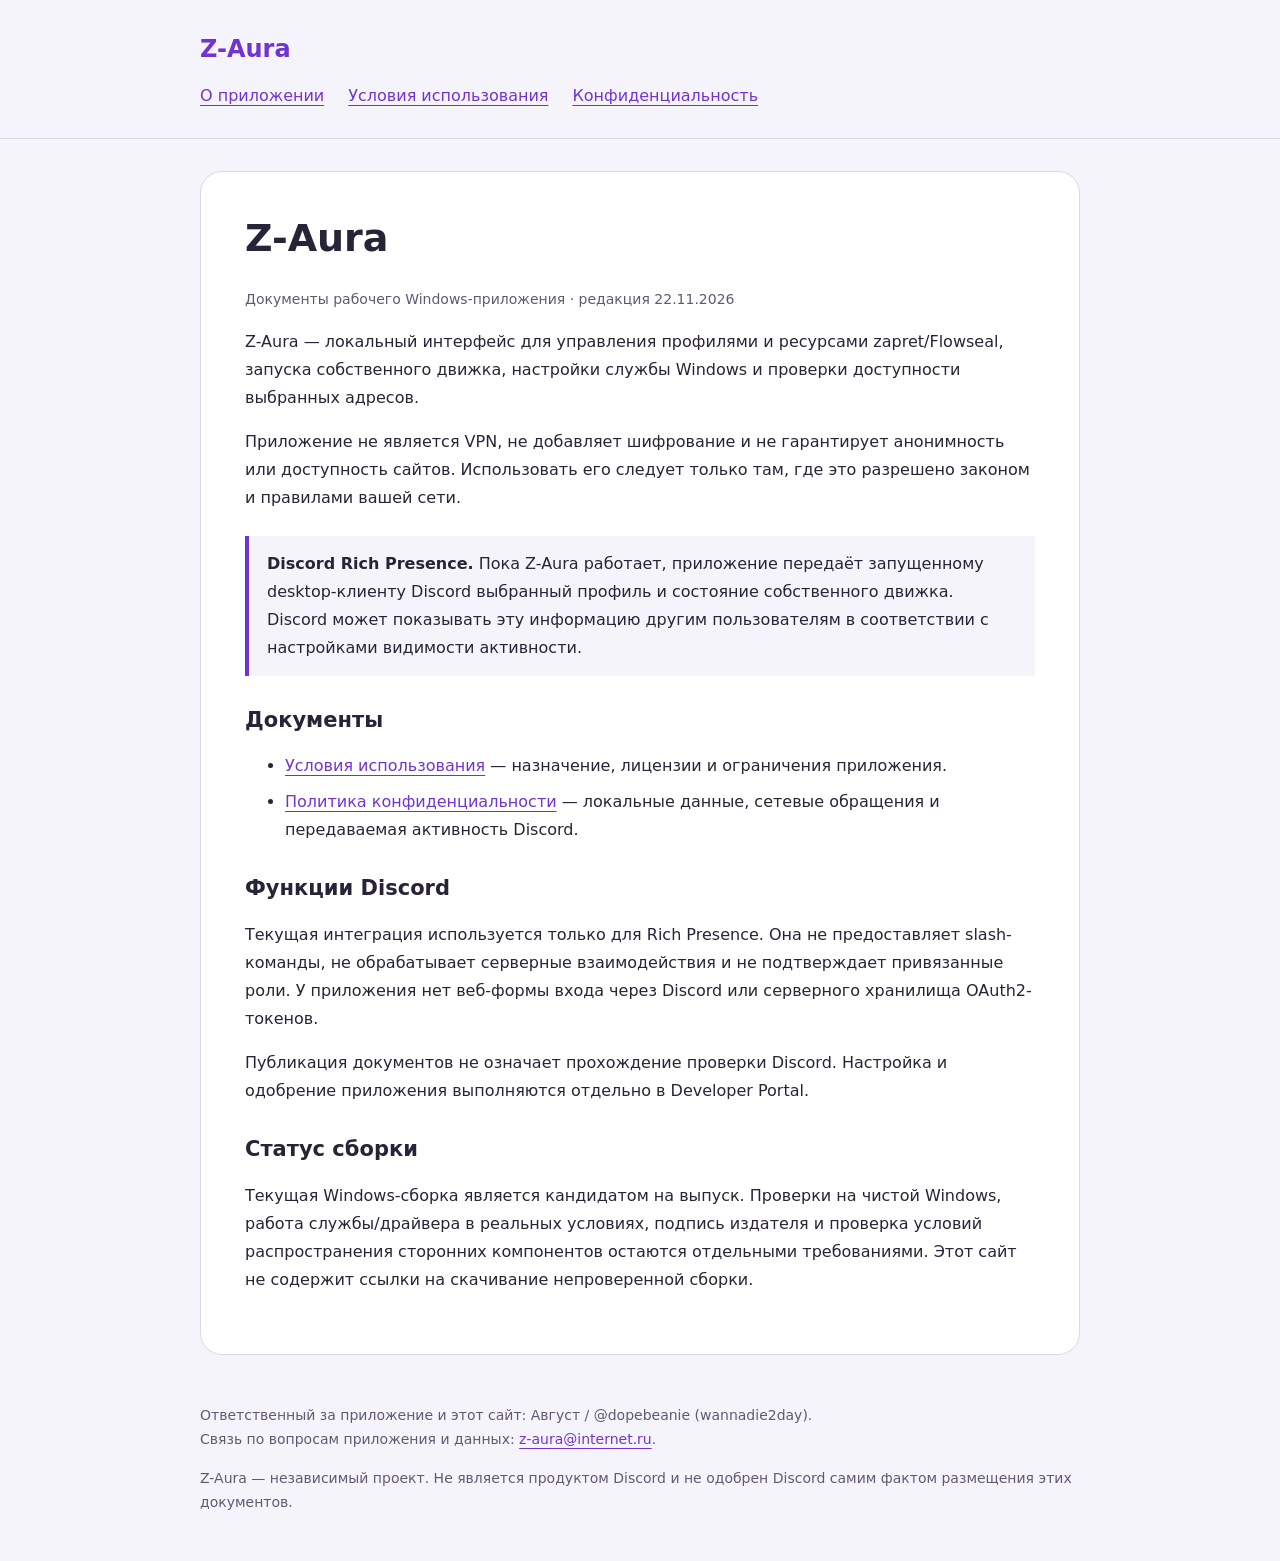
==== index.html @ 4212fbc1 "Add files via upload" ====
<!doctype html>
<html lang="ru">
<head>
  <meta charset="utf-8">
  <meta name="viewport" content="width=device-width, initial-scale=1">
  <meta name="referrer" content="no-referrer">
  <meta http-equiv="Content-Security-Policy" content="default-src 'none'; style-src 'self'; img-src 'self'; base-uri 'none'; form-action 'none'">
  <title>О приложении · Z-Aura</title>
  <meta name="description" content="Z-Aura: назначение приложения, документы и интеграция Discord.">
  <link rel="stylesheet" href="styles.css">
</head>
<body>
  <a class="skip" href="#content">Перейти к содержимому</a>
  <header><div class="wrap">
    <a class="brand" href="index.html">Z-Aura</a>
    <nav aria-label="Документы приложения">
      <a href="index.html">О приложении</a>
      <a href="terms.html">Условия использования</a>
      <a href="privacy.html">Конфиденциальность</a>
    </nav>
  </div></header>
  <main id="content" class="wrap">
    
    <h1>Z-Aura</h1>
<p class="meta">Документы рабочего Windows-приложения · редакция 22.11.2026</p>
<p>Z-Aura — локальный интерфейс для управления профилями и ресурсами zapret/Flowseal, запуска собственного движка, настройки службы Windows и проверки доступности выбранных адресов.</p>
<p>Приложение не является VPN, не добавляет шифрование и не гарантирует анонимность или доступность сайтов. Использовать его следует только там, где это разрешено законом и правилами вашей сети.</p>
<div class="notice"><strong>Discord Rich Presence.</strong> Пока Z-Aura работает, приложение передаёт запущенному desktop-клиенту Discord выбранный профиль и состояние собственного движка. Discord может показывать эту информацию другим пользователям в соответствии с настройками видимости активности.</div>
<h2>Документы</h2>
<ul>
  <li><a href="terms.html">Условия использования</a> — назначение, лицензии и ограничения приложения.</li>
  <li><a href="privacy.html">Политика конфиденциальности</a> — локальные данные, сетевые обращения и передаваемая активность Discord.</li>
</ul>
<h2>Функции Discord</h2>
<p>Текущая интеграция используется только для Rich Presence. Она не предоставляет slash-команды, не обрабатывает серверные взаимодействия и не подтверждает привязанные роли. У приложения нет веб-формы входа через Discord или серверного хранилища OAuth2-токенов.</p>
<p>Публикация документов не означает прохождение проверки Discord. Настройка и одобрение приложения выполняются отдельно в Developer Portal.</p>
<h2>Статус сборки</h2>
<p>Текущая Windows-сборка является кандидатом на выпуск. Проверки на чистой Windows, работа службы/драйвера в реальных условиях, подпись издателя и проверка условий распространения сторонних компонентов остаются отдельными требованиями. Этот сайт не содержит ссылки на скачивание непроверенной сборки.</p>

  </main>
  <footer id="contact" class="wrap">
    <p>Ответственный за приложение и этот сайт: Август / @dopebeanie (wannadie2day).<br>
      Связь по вопросам приложения и данных: <a href="mailto:z-aura@internet.ru">z-aura@internet.ru</a>.</p>
    <p>Z-Aura — независимый проект. Не является продуктом Discord и не одобрен Discord самим фактом размещения этих документов.</p>
  </footer>
</body>
</html>
---- styles.css ----
:root { color-scheme: light dark; --bg: #f6f4fb; --surface: #fff; --ink: #292337; --muted: #625971; --accent: #7134d2; --line: #ded6eb; }
* { box-sizing: border-box; }
body { margin: 0; background: var(--bg); color: var(--ink); font: 16px/1.75 system-ui, -apple-system, "Segoe UI", sans-serif; }
.wrap { width: min(880px, calc(100% - 40px)); margin-inline: auto; }
header { padding-block: 28px; border-bottom: 1px solid var(--line); }
.brand { font-size: 24px; font-weight: 750; text-decoration: none; }
nav { display: flex; flex-wrap: wrap; gap: 8px 24px; margin-top: 12px; }
a { color: var(--accent); text-underline-offset: 4px; overflow-wrap: anywhere; }
a:hover { text-decoration-thickness: 2px; }
a:focus-visible, .skip:focus { outline: 3px solid var(--accent); outline-offset: 4px; border-radius: 3px; }
.skip { position: absolute; left: 20px; top: -100px; background: var(--surface); padding: 8px; }
.skip:focus { top: 4px; }
main { margin-block: 32px 48px; padding: clamp(20px, 4vw, 44px); background: var(--surface); border: 1px solid var(--line); border-radius: 22px; }
h1 { font-size: clamp(28px, 4vw, 38px); line-height: 1.2; margin-top: 0; }
h2 { font-size: 21px; line-height: 1.4; margin-top: 30px; }
p, li { overflow-wrap: anywhere; }
li { margin-block: 8px; }
.meta, footer { color: var(--muted); font-size: 14px; }
.notice, .draft { border-left: 4px solid var(--accent); background: var(--bg); padding: 14px 18px; margin-block: 24px; }
.draft { border-color: #b85a13; }
code { font: .92em ui-monospace, Consolas, monospace; overflow-wrap: anywhere; }
footer { padding-bottom: 32px; }
@media (prefers-color-scheme: dark) { :root { --bg: #1c1825; --surface: #282131; --ink: #f3ecff; --muted: #c4b9d3; --accent: #c8a8ff; --line: #4a3d5d; } }
@media (forced-colors: active) { main, header, .notice, .draft { border-color: CanvasText; } }
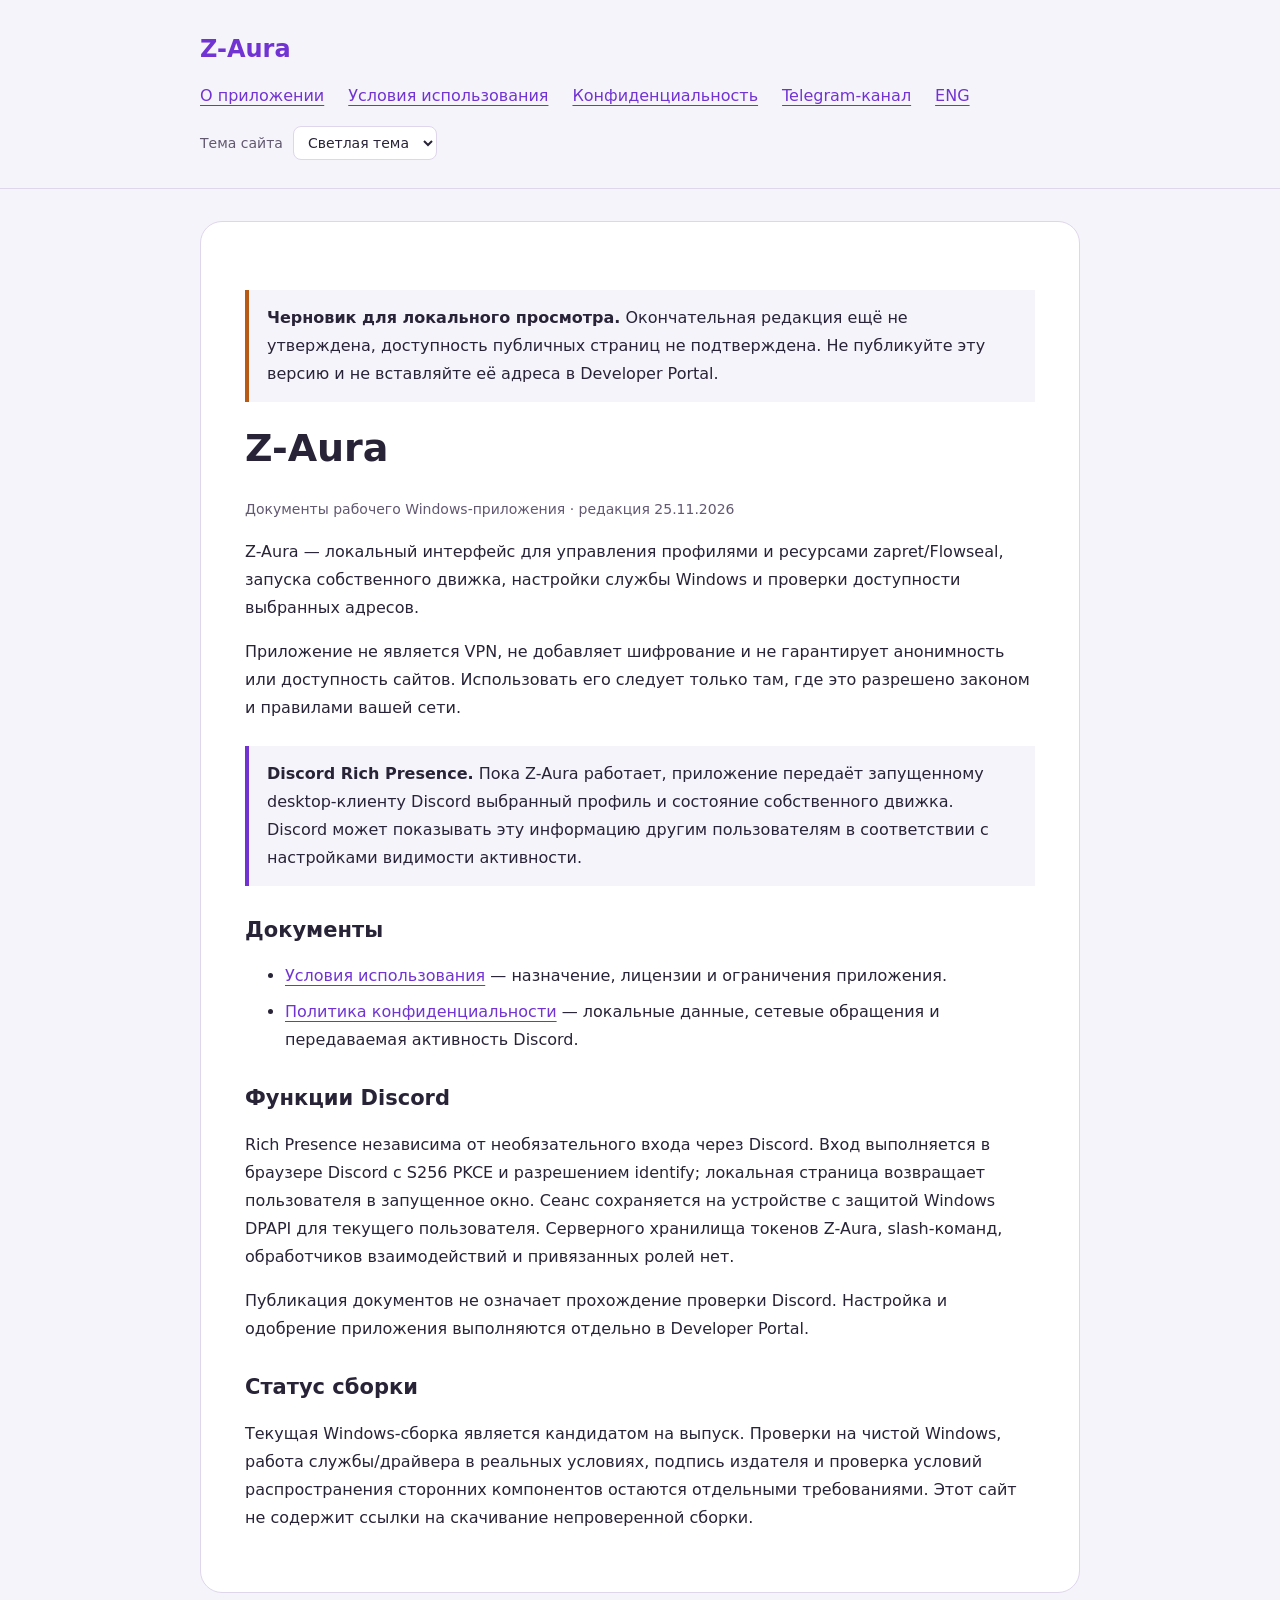
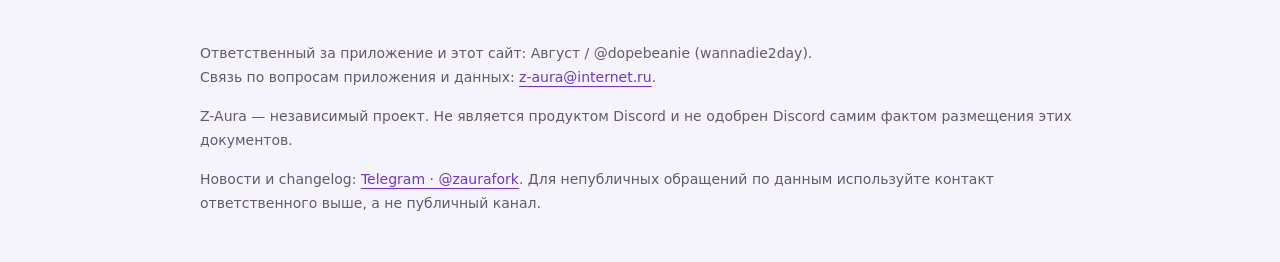
==== commit 7dc7a216: "Add files via upload" ====
--- a/index.html
+++ b/index.html
@@ -4,7 +4,7 @@
   <meta charset="utf-8">
   <meta name="viewport" content="width=device-width, initial-scale=1">
   <meta name="referrer" content="no-referrer">
-  <meta http-equiv="Content-Security-Policy" content="default-src 'none'; style-src 'self'; img-src 'self'; base-uri 'none'; form-action 'none'">
+  <meta http-equiv="Content-Security-Policy" content="default-src 'none'; style-src 'self'; script-src 'self'; img-src 'self'; base-uri 'none'; form-action 'none'">
   <title>О приложении · Z-Aura</title>
   <meta name="description" content="Z-Aura: назначение приложения, документы и интеграция Discord.">
   <link rel="stylesheet" href="styles.css">
@@ -17,12 +17,15 @@
       <a href="index.html">О приложении</a>
       <a href="terms.html">Условия использования</a>
       <a href="privacy.html">Конфиденциальность</a>
+      <a href="https://t.me/zaurafork" rel="noreferrer">Telegram-канал</a>
+      <a href="index.en.html" lang="en" data-language-link>ENG</a>
     </nav>
+    <label class="preferences">Тема сайта <select data-theme-switch aria-label="Тема сайта"><option value="light">Светлая тема</option><option value="dark">Тёмная тема</option></select></label>
   </div></header>
   <main id="content" class="wrap">
-    
+    <aside class="draft" role="note"><strong>Черновик для локального просмотра.</strong> Окончательная редакция ещё не утверждена, доступность публичных страниц не подтверждена. Не публикуйте эту версию и не вставляйте её адреса в Developer Portal.</aside>
     <h1>Z-Aura</h1>
-<p class="meta">Документы рабочего Windows-приложения · редакция 22.11.2026</p>
+<p class="meta">Документы рабочего Windows-приложения · редакция 25.11.2026</p>
 <p>Z-Aura — локальный интерфейс для управления профилями и ресурсами zapret/Flowseal, запуска собственного движка, настройки службы Windows и проверки доступности выбранных адресов.</p>
 <p>Приложение не является VPN, не добавляет шифрование и не гарантирует анонимность или доступность сайтов. Использовать его следует только там, где это разрешено законом и правилами вашей сети.</p>
 <div class="notice"><strong>Discord Rich Presence.</strong> Пока Z-Aura работает, приложение передаёт запущенному desktop-клиенту Discord выбранный профиль и состояние собственного движка. Discord может показывать эту информацию другим пользователям в соответствии с настройками видимости активности.</div>
@@ -32,16 +35,17 @@
   <li><a href="privacy.html">Политика конфиденциальности</a> — локальные данные, сетевые обращения и передаваемая активность Discord.</li>
 </ul>
 <h2>Функции Discord</h2>
-<p>Текущая интеграция используется только для Rich Presence. Она не предоставляет slash-команды, не обрабатывает серверные взаимодействия и не подтверждает привязанные роли. У приложения нет веб-формы входа через Discord или серверного хранилища OAuth2-токенов.</p>
+<p>Rich Presence независима от необязательного входа через Discord. Вход выполняется в браузере Discord с S256 PKCE и разрешением identify; локальная страница возвращает пользователя в запущенное окно. Сеанс сохраняется на устройстве с защитой Windows DPAPI для текущего пользователя. Серверного хранилища токенов Z-Aura, slash-команд, обработчиков взаимодействий и привязанных ролей нет.</p>
 <p>Публикация документов не означает прохождение проверки Discord. Настройка и одобрение приложения выполняются отдельно в Developer Portal.</p>
 <h2>Статус сборки</h2>
 <p>Текущая Windows-сборка является кандидатом на выпуск. Проверки на чистой Windows, работа службы/драйвера в реальных условиях, подпись издателя и проверка условий распространения сторонних компонентов остаются отдельными требованиями. Этот сайт не содержит ссылки на скачивание непроверенной сборки.</p>
 
   </main>
   <footer id="contact" class="wrap">
-    <p>Ответственный за приложение и этот сайт: Август / @dopebeanie (wannadie2day).<br>
-      Связь по вопросам приложения и данных: <a href="mailto:z-aura@internet.ru">z-aura@internet.ru</a>.</p>
+    <p>Ответственный за приложение и этот сайт: Август / @dopebeanie (wannadie2day).<br>Связь по вопросам приложения и данных: <a href="mailto:z-aura@internet.ru">z-aura@internet.ru</a>.</p>
     <p>Z-Aura — независимый проект. Не является продуктом Discord и не одобрен Discord самим фактом размещения этих документов.</p>
+    <p>Новости и changelog: <a href="https://t.me/zaurafork" rel="noreferrer">Telegram · @zaurafork</a>. Для непубличных обращений по данным используйте контакт ответственного выше, а не публичный канал.</p>
   </footer>
+  <script src="preferences.js"></script>
 </body>
 </html>
--- a/styles.css
+++ b/styles.css
@@ -20,5 +20,10 @@
 .draft { border-color: #b85a13; }
 code { font: .92em ui-monospace, Consolas, monospace; overflow-wrap: anywhere; }
 footer { padding-bottom: 32px; }
-@media (prefers-color-scheme: dark) { :root { --bg: #1c1825; --surface: #282131; --ink: #f3ecff; --muted: #c4b9d3; --accent: #c8a8ff; --line: #4a3d5d; } }
+html[data-theme="dark"] { color-scheme: dark; --bg: #1c1825; --surface: #282131; --ink: #f3ecff; --muted: #c4b9d3; --accent: #c8a8ff; --line: #4a3d5d; }
+html[data-theme="light"] { color-scheme: light; }
+@media (prefers-color-scheme: dark) { html:not([data-theme]) { --bg: #1c1825; --surface: #282131; --ink: #f3ecff; --muted: #c4b9d3; --accent: #c8a8ff; --line: #4a3d5d; } }
+.preferences { display:flex;align-items:center;gap:10px;margin-top:16px;font-size:14px;color:var(--muted); }
+select { font:inherit;color:var(--ink);background:var(--surface);border:1px solid var(--line);border-radius:8px;padding:7px 10px; }
+select:focus-visible { outline:3px solid var(--accent);outline-offset:3px; }
 @media (forced-colors: active) { main, header, .notice, .draft { border-color: CanvasText; } }
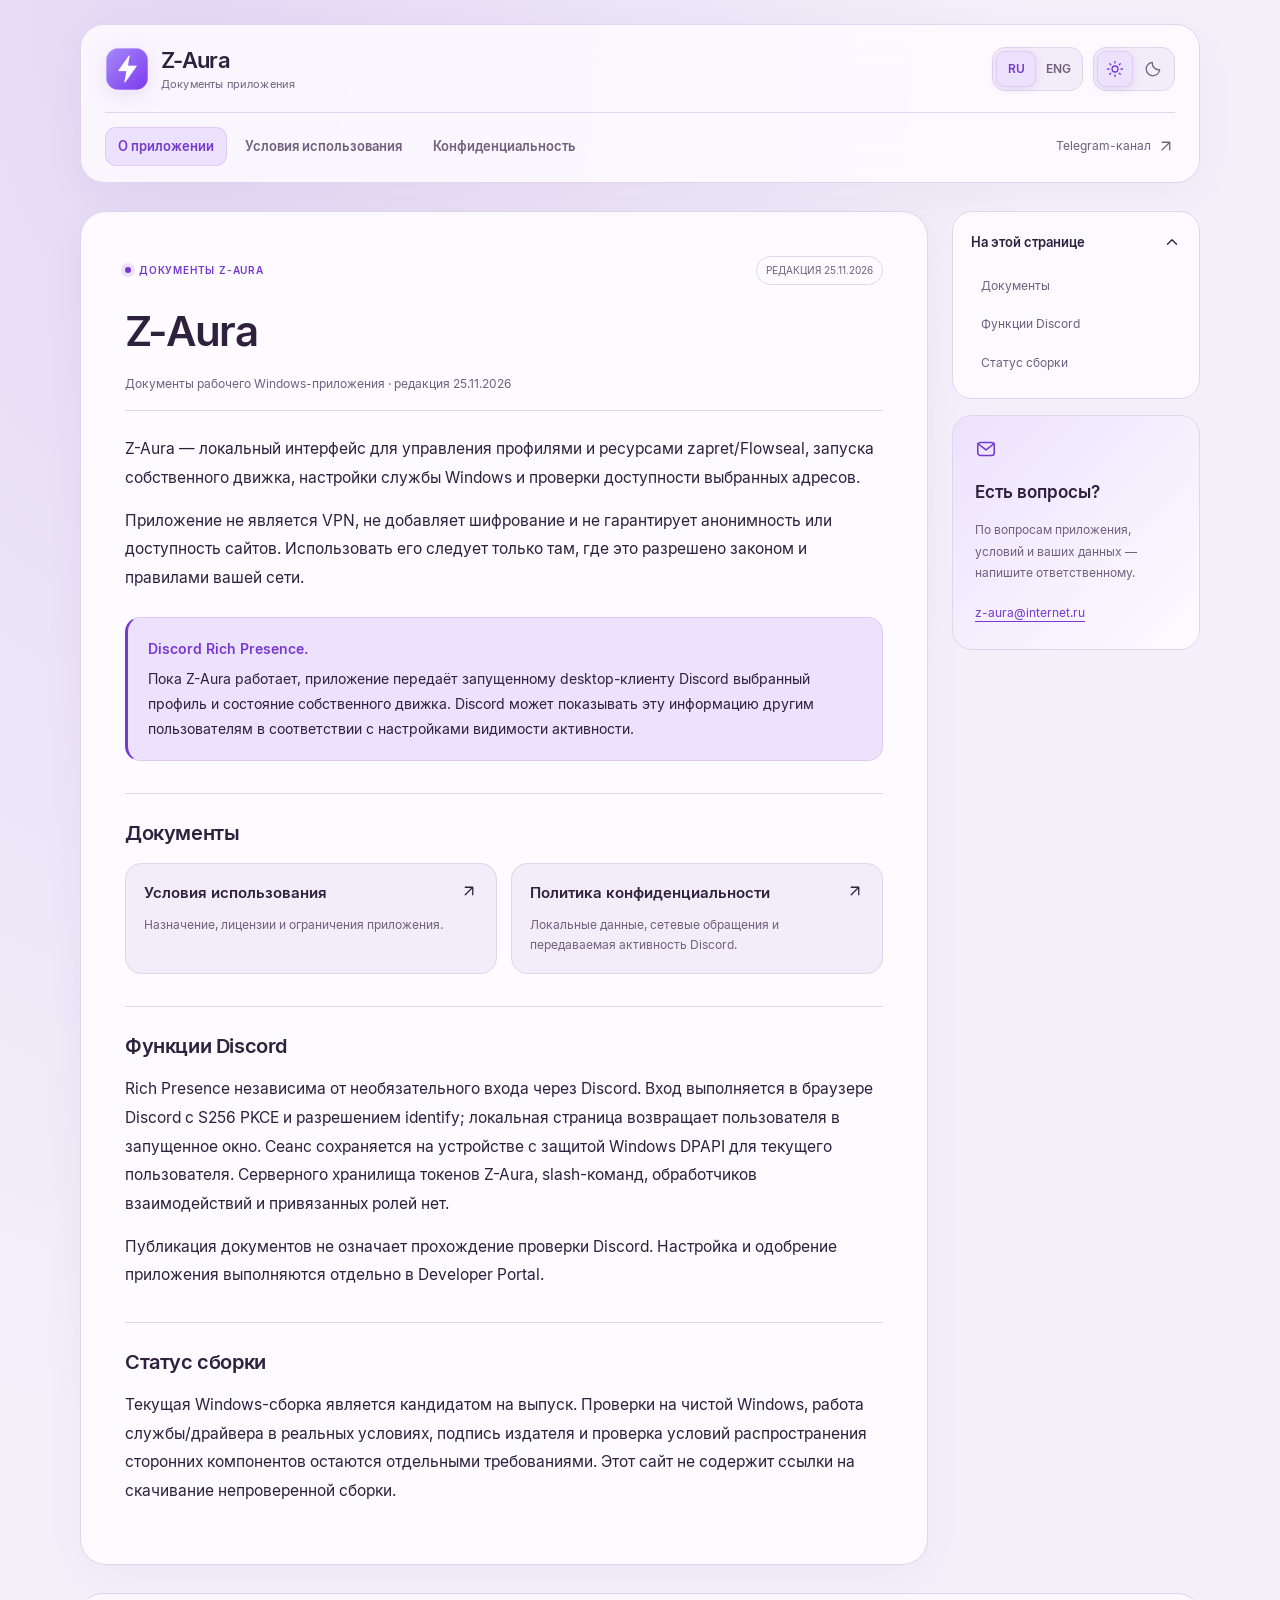
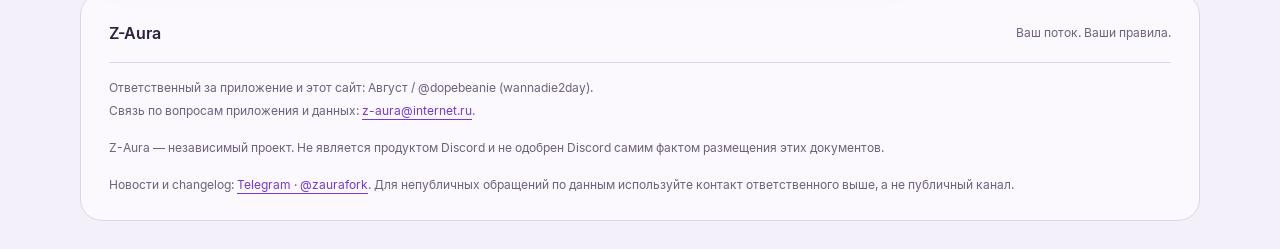
==== commit c321303e: "Add files via upload" ====
--- a/index.html
+++ b/index.html
@@ -4,44 +4,85 @@
   <meta charset="utf-8">
   <meta name="viewport" content="width=device-width, initial-scale=1">
   <meta name="referrer" content="no-referrer">
-  <meta http-equiv="Content-Security-Policy" content="default-src 'none'; style-src 'self'; script-src 'self'; img-src 'self'; base-uri 'none'; form-action 'none'">
+  <meta http-equiv="Content-Security-Policy" content="default-src 'none'; style-src 'self'; script-src 'self'; img-src 'self'; font-src 'self'; base-uri 'none'; form-action 'none'">
   <title>О приложении · Z-Aura</title>
   <meta name="description" content="Z-Aura: назначение приложения, документы и интеграция Discord.">
   <link rel="stylesheet" href="styles.css">
+  <link rel="icon" type="image/png" href="logo.png">
+  <link rel="apple-touch-icon" href="logo.png">
 </head>
 <body>
   <a class="skip" href="#content">Перейти к содержимому</a>
-  <header><div class="wrap">
-    <a class="brand" href="index.html">Z-Aura</a>
-    <nav aria-label="Документы приложения">
-      <a href="index.html">О приложении</a>
-      <a href="terms.html">Условия использования</a>
-      <a href="privacy.html">Конфиденциальность</a>
-      <a href="https://t.me/zaurafork" rel="noreferrer">Telegram-канал</a>
-      <a href="index.en.html" lang="en" data-language-link>ENG</a>
-    </nav>
-    <label class="preferences">Тема сайта <select data-theme-switch aria-label="Тема сайта"><option value="light">Светлая тема</option><option value="dark">Тёмная тема</option></select></label>
-  </div></header>
-  <main id="content" class="wrap">
-    <aside class="draft" role="note"><strong>Черновик для локального просмотра.</strong> Окончательная редакция ещё не утверждена, доступность публичных страниц не подтверждена. Не публикуйте эту версию и не вставляйте её адреса в Developer Portal.</aside>
-    <h1>Z-Aura</h1>
+  <header class="site-header wrap">
+    <div class="header-top">
+      <a class="brand" href="index.html">
+        <img src="logo.png" alt="" width="44" height="44">
+        <span>Z-Aura<small>Документы приложения</small></span>
+      </a>
+      <div class="preferences">
+        <nav class="language-picker" aria-label="Язык сайта">
+          <a href="index.html" lang="ru" data-language-link aria-current="page">RU</a>
+          <a href="index.en.html" lang="en" data-language-link >ENG</a>
+        </nav>
+        <div class="theme-picker" data-theme-picker role="radiogroup" aria-label="Тема сайта">
+          <button type="button" role="radio" data-theme-choice="light" aria-checked="true" aria-label="Светлая тема" tabindex="0" disabled>
+            <svg viewBox="0 0 24 24" aria-hidden="true"><circle cx="12" cy="12" r="4"/><path d="M12 2v2m0 16v2M2 12h2m16 0h2M4.93 4.93l1.42 1.42m11.3 11.3 1.42 1.42M4.93 19.07l1.42-1.42m11.3-11.3 1.42-1.42"/></svg>
+          </button>
+          <button type="button" role="radio" data-theme-choice="dark" aria-checked="false" aria-label="Тёмная тема" tabindex="-1" disabled>
+            <svg viewBox="0 0 24 24" aria-hidden="true"><path d="M20.9 13A9 9 0 0 1 11 3.1 9 9 0 1 0 20.9 13Z"/></svg>
+          </button>
+        </div>
+      </div>
+    </div>
+    <div class="header-bottom">
+      <nav class="document-tabs" aria-label="Документы приложения">
+        <a href="index.html" aria-current="page">О приложении</a>
+        <a href="terms.html" >Условия использования</a>
+        <a href="privacy.html" >Конфиденциальность</a>
+      </nav>
+      <a class="channel-link" href="https://t.me/zaurafork" rel="noreferrer">Telegram-канал<svg viewBox="0 0 24 24" aria-hidden="true"><path d="M7 17 17 7M7 7h10v10"/></svg></a>
+    </div>
+  </header>
+  <main id="content" class="wrap document-layout" tabindex="-1">
+    <article class="document">
+      <div class="document-kicker"><span class="kicker-dot" aria-hidden="true"></span>Документы Z-Aura<span class="revision">Редакция 25.11.2026</span></div>
+      
+      <h1>Z-Aura</h1>
 <p class="meta">Документы рабочего Windows-приложения · редакция 25.11.2026</p>
 <p>Z-Aura — локальный интерфейс для управления профилями и ресурсами zapret/Flowseal, запуска собственного движка, настройки службы Windows и проверки доступности выбранных адресов.</p>
 <p>Приложение не является VPN, не добавляет шифрование и не гарантирует анонимность или доступность сайтов. Использовать его следует только там, где это разрешено законом и правилами вашей сети.</p>
 <div class="notice"><strong>Discord Rich Presence.</strong> Пока Z-Aura работает, приложение передаёт запущенному desktop-клиенту Discord выбранный профиль и состояние собственного движка. Discord может показывать эту информацию другим пользователям в соответствии с настройками видимости активности.</div>
-<h2>Документы</h2>
-<ul>
-  <li><a href="terms.html">Условия использования</a> — назначение, лицензии и ограничения приложения.</li>
-  <li><a href="privacy.html">Политика конфиденциальности</a> — локальные данные, сетевые обращения и передаваемая активность Discord.</li>
+<h2 id="section-1">Документы</h2>
+<ul class="document-links">
+  <li><a href="terms.html">Условия использования<svg viewBox="0 0 24 24" aria-hidden="true"><path d="M7 17 17 7M7 7h10v10"/></svg></a><p>Назначение, лицензии и ограничения приложения.</p></li>
+  <li><a href="privacy.html">Политика конфиденциальности<svg viewBox="0 0 24 24" aria-hidden="true"><path d="M7 17 17 7M7 7h10v10"/></svg></a><p>Локальные данные, сетевые обращения и передаваемая активность Discord.</p></li>
 </ul>
-<h2>Функции Discord</h2>
+<h2 id="section-2">Функции Discord</h2>
 <p>Rich Presence независима от необязательного входа через Discord. Вход выполняется в браузере Discord с S256 PKCE и разрешением identify; локальная страница возвращает пользователя в запущенное окно. Сеанс сохраняется на устройстве с защитой Windows DPAPI для текущего пользователя. Серверного хранилища токенов Z-Aura, slash-команд, обработчиков взаимодействий и привязанных ролей нет.</p>
 <p>Публикация документов не означает прохождение проверки Discord. Настройка и одобрение приложения выполняются отдельно в Developer Portal.</p>
-<h2>Статус сборки</h2>
+<h2 id="section-3">Статус сборки</h2>
 <p>Текущая Windows-сборка является кандидатом на выпуск. Проверки на чистой Windows, работа службы/драйвера в реальных условиях, подпись издателя и проверка условий распространения сторонних компонентов остаются отдельными требованиями. Этот сайт не содержит ссылки на скачивание непроверенной сборки.</p>
 
+    </article>
+    <aside class="document-side">
+      <div class="contents-card">
+        <details class="contents" data-document-contents>
+          <summary>На этой странице<svg viewBox="0 0 24 24" aria-hidden="true"><path d="m6 9 6 6 6-6"/></svg></summary>
+          <nav aria-label="На этой странице"><a href="#section-1">Документы</a>
+<a href="#section-2">Функции Discord</a>
+<a href="#section-3">Статус сборки</a></nav>
+        </details>
+      </div>
+      <div class="contact-card">
+        <svg viewBox="0 0 24 24" aria-hidden="true"><rect x="3" y="5" width="18" height="14" rx="3"/><path d="m3 6 9 7 9-7"/></svg>
+        <h2>Есть вопросы?</h2>
+        <p>По вопросам приложения, условий и ваших данных — напишите ответственному.</p>
+        <a href="mailto:z-aura@internet.ru">z-aura@internet.ru</a>
+      </div>
+    </aside>
   </main>
-  <footer id="contact" class="wrap">
+  <footer id="contact" class="wrap site-footer">
+    <div class="footer-heading"><span>Z-Aura</span><span>Ваш поток. Ваши правила.</span></div>
     <p>Ответственный за приложение и этот сайт: Август / @dopebeanie (wannadie2day).<br>Связь по вопросам приложения и данных: <a href="mailto:z-aura@internet.ru">z-aura@internet.ru</a>.</p>
     <p>Z-Aura — независимый проект. Не является продуктом Discord и не одобрен Discord самим фактом размещения этих документов.</p>
     <p>Новости и changelog: <a href="https://t.me/zaurafork" rel="noreferrer">Telegram · @zaurafork</a>. Для непубличных обращений по данным используйте контакт ответственного выше, а не публичный канал.</p>
--- a/styles.css
+++ b/styles.css
@@ -1,29 +1,123 @@
-:root { color-scheme: light dark; --bg: #f6f4fb; --surface: #fff; --ink: #292337; --muted: #625971; --accent: #7134d2; --line: #ded6eb; }
+@font-face { font-family: Inter; src: url('Inter-Regular.ttf') format('truetype'); font-weight: 400; font-display: swap; }
+@font-face { font-family: Inter; src: url('Inter-SemiBold.ttf') format('truetype'); font-weight: 600 900; font-display: swap; }
+:root {
+  color-scheme: light;
+  --bg: #f4f0fa; --surface: #fdfbff; --glass: #fdfbffdc; --inset: #f3edf9;
+  --ink: #2d213e; --muted: #70617f; --accent: #763ad1; --soft: #ede2fd;
+  --line: #e0d5ed; --glow: #8045d424; --shadow: 0 12px 44px #4d24750c;
+  --scroll: #b093d3;
+}
+html[data-theme="dark"] {
+  color-scheme: dark;
+  --bg: #191520; --surface: #241e2e; --glass: #292233ed; --inset: #2d2538;
+  --ink: #f0e9f8; --muted: #bfb0cf; --accent: #c5a0fa; --soft: #3b2952;
+  --line: #44344f; --glow: #b18ae52a; --shadow: 0 16px 48px #09060e26; --scroll: #755a96;
+}
+@media (prefers-color-scheme: dark) {
+  html:not([data-theme]) {
+    color-scheme: dark;
+    --bg: #191520; --surface: #241e2e; --glass: #292233ed; --inset: #2d2538;
+    --ink: #f0e9f8; --muted: #bfb0cf; --accent: #c5a0fa; --soft: #3b2952;
+    --line: #44344f; --glow: #b18ae52a; --shadow: 0 16px 48px #09060e26; --scroll: #755a96;
+  }
+}
 * { box-sizing: border-box; }
-body { margin: 0; background: var(--bg); color: var(--ink); font: 16px/1.75 system-ui, -apple-system, "Segoe UI", sans-serif; }
-.wrap { width: min(880px, calc(100% - 40px)); margin-inline: auto; }
-header { padding-block: 28px; border-bottom: 1px solid var(--line); }
-.brand { font-size: 24px; font-weight: 750; text-decoration: none; }
-nav { display: flex; flex-wrap: wrap; gap: 8px 24px; margin-top: 12px; }
+html { scroll-behavior: smooth; scrollbar-width: thin; scrollbar-color: var(--scroll) var(--bg); }
+body { margin: 0; background: radial-gradient(ellipse at 15% 0%, var(--glow), transparent 55%), var(--bg); color: var(--ink); font: 15.5px/1.85 Inter, system-ui, -apple-system, "Segoe UI", sans-serif; -webkit-font-smoothing: antialiased; }
+::selection { background: var(--soft); color: var(--accent); }
+::-webkit-scrollbar { width: 10px; height: 10px; }
+::-webkit-scrollbar-track { background: var(--bg); }
+::-webkit-scrollbar-thumb { background: var(--scroll); border: 2px solid var(--bg); border-radius: 999px; }
+::-webkit-scrollbar-thumb:hover { background: var(--accent); }
+::-webkit-scrollbar-button { display: none; width: 0; height: 0; }
+@supports selector(::-webkit-scrollbar) { html { scrollbar-width: auto; scrollbar-color: auto; } }
+.wrap { width: min(1120px, calc(100% - 48px)); margin-inline: auto; }
 a { color: var(--accent); text-underline-offset: 4px; overflow-wrap: anywhere; }
 a:hover { text-decoration-thickness: 2px; }
-a:focus-visible, .skip:focus { outline: 3px solid var(--accent); outline-offset: 4px; border-radius: 3px; }
-.skip { position: absolute; left: 20px; top: -100px; background: var(--surface); padding: 8px; }
-.skip:focus { top: 4px; }
-main { margin-block: 32px 48px; padding: clamp(20px, 4vw, 44px); background: var(--surface); border: 1px solid var(--line); border-radius: 22px; }
-h1 { font-size: clamp(28px, 4vw, 38px); line-height: 1.2; margin-top: 0; }
-h2 { font-size: 21px; line-height: 1.4; margin-top: 30px; }
+:focus-visible { outline: 2px solid var(--accent); outline-offset: 4px; border-radius: 8px; }
+svg { width: 18px; height: 18px; fill: none; stroke: currentColor; stroke-width: 1.7; stroke-linecap: round; stroke-linejoin: round; flex: none; }
+.skip { position: fixed; left: 24px; top: -100px; z-index: 20; color: var(--ink); background: var(--surface); border: 1px solid var(--line); border-radius: 10px; padding: 10px 16px; }
+.skip:focus { top: 10px; }
+.site-header { margin-top: 24px; padding: 22px 24px 16px; background: var(--glass); border: 1px solid var(--line); border-radius: 24px; box-shadow: var(--shadow); backdrop-filter: blur(16px); }
+.header-top { display: flex; align-items: center; justify-content: space-between; gap: 16px; }
+.brand { display: flex; align-items: center; gap: 12px; font-size: 22px; line-height: 1.2; font-weight: 700; letter-spacing: -.03em; text-decoration: none; color: var(--ink); }
+.brand img { display: block; flex: none; object-fit: contain; filter: drop-shadow(0 5px 10px var(--glow)); }
+.brand small { display: block; margin-top: 5px; color: var(--muted); font-size: 11px; font-weight: 400; letter-spacing: .015em; }
+.preferences { display: flex; align-items: center; gap: 10px; flex: none; }
+.language-picker, .theme-picker { display: flex; align-items: center; gap: 2px; padding: 3px; border: 1px solid var(--line); border-radius: 13px; background: var(--inset); }
+.language-picker a { display: grid; place-items: center; min-width: 40px; min-height: 36px; padding: 0 7px; border: 1px solid transparent; border-radius: 9px; color: var(--muted); font-size: 12px; font-weight: 600; text-decoration: none; }
+.language-picker a[aria-current="page"], .theme-picker button[aria-checked="true"] { background: var(--soft); color: var(--accent); border-color: var(--glow); box-shadow: 0 2px 8px var(--glow); }
+.theme-picker button { appearance: none; position: relative; display: grid; place-items: center; width: 36px; height: 36px; padding: 0; border: 1px solid transparent; border-radius: 9px; background: transparent; color: var(--muted); cursor: pointer; }
+.theme-picker button:disabled { cursor: default; opacity: .55; }
+.language-picker a:hover, .theme-picker button:not(:disabled):hover { background: var(--soft); color: var(--accent); }
+.theme-picker button::after { content: attr(aria-label); position: absolute; top: calc(100% + 10px); right: 0; z-index: 5; width: max-content; padding: 7px 11px; border: 1px solid var(--line); border-radius: 10px; background: var(--surface); color: var(--ink); font: 400 12px/1.5 Inter, sans-serif; box-shadow: var(--shadow); opacity: 0; visibility: hidden; pointer-events: none; }
+.theme-picker button:not(:disabled):hover::after, .theme-picker button:focus-visible::after { opacity: 1; visibility: visible; }
+.header-bottom { display: flex; align-items: center; justify-content: space-between; gap: 12px; margin-top: 20px; padding-top: 14px; border-top: 1px solid var(--line); }
+.document-tabs { display: flex; flex-wrap: wrap; gap: 5px; min-width: 0; }
+.document-tabs a { padding: 9px 12px; border: 1px solid transparent; border-radius: 11px; color: var(--muted); font-size: 13px; font-weight: 600; line-height: 1.5; text-decoration: none; white-space: nowrap; }
+.document-tabs a:hover { background: var(--inset); color: var(--ink); }
+.document-tabs a[aria-current="page"] { color: var(--accent); background: var(--soft); border-color: var(--glow); }
+.channel-link { display: flex; align-items: center; gap: 6px; flex: none; color: var(--muted); font-size: 12px; text-decoration: none; white-space: nowrap; }
+.document-layout { display: grid; grid-template-columns: minmax(0, 1fr) 248px; align-items: start; gap: 24px; margin-top: 28px; margin-bottom: 28px; }
+.document { min-width: 0; padding: clamp(24px, 4vw, 44px); border: 1px solid var(--line); border-radius: 26px; background: var(--surface); box-shadow: var(--shadow); }
+.document-kicker { display: flex; align-items: center; flex-wrap: wrap; gap: 8px; margin-bottom: 22px; font-size: 10px; font-weight: 600; letter-spacing: .08em; text-transform: uppercase; color: var(--accent); }
+.kicker-dot { width: 6px; height: 6px; border-radius: 50%; background: var(--accent); box-shadow: 0 0 0 4px var(--glow); }
+.revision { margin-left: auto; padding: 4px 9px; border: 1px solid var(--line); border-radius: 999px; color: var(--muted); letter-spacing: 0; font-weight: 400; }
+h1 { margin: 0 0 18px; font-size: clamp(28px, 3.5vw, 42px); line-height: 1.15; letter-spacing: -.04em; font-weight: 600; overflow-wrap: anywhere; }
+.document h2 { scroll-margin-top: 24px; margin-top: 32px; margin-bottom: 12px; padding-top: 24px; border-top: 1px solid var(--line); font-size: 20px; line-height: 1.5; letter-spacing: -.02em; font-weight: 600; }
 p, li { overflow-wrap: anywhere; }
-li { margin-block: 8px; }
-.meta, footer { color: var(--muted); font-size: 14px; }
-.notice, .draft { border-left: 4px solid var(--accent); background: var(--bg); padding: 14px 18px; margin-block: 24px; }
-.draft { border-color: #b85a13; }
-code { font: .92em ui-monospace, Consolas, monospace; overflow-wrap: anywhere; }
-footer { padding-bottom: 32px; }
-html[data-theme="dark"] { color-scheme: dark; --bg: #1c1825; --surface: #282131; --ink: #f3ecff; --muted: #c4b9d3; --accent: #c8a8ff; --line: #4a3d5d; }
-html[data-theme="light"] { color-scheme: light; }
-@media (prefers-color-scheme: dark) { html:not([data-theme]) { --bg: #1c1825; --surface: #282131; --ink: #f3ecff; --muted: #c4b9d3; --accent: #c8a8ff; --line: #4a3d5d; } }
-.preferences { display:flex;align-items:center;gap:10px;margin-top:16px;font-size:14px;color:var(--muted); }
-select { font:inherit;color:var(--ink);background:var(--surface);border:1px solid var(--line);border-radius:8px;padding:7px 10px; }
-select:focus-visible { outline:3px solid var(--accent);outline-offset:3px; }
-@media (forced-colors: active) { main, header, .notice, .draft { border-color: CanvasText; } }
+p { margin: 14px 0; }
+.meta { color: var(--muted); font-size: 12px; line-height: 1.8; padding-bottom: 16px; margin-bottom: 24px; border-bottom: 1px solid var(--line); }
+.document .meta + h2 { border-top: 0; padding-top: 0; margin-top: 24px; }
+ul { padding-left: 22px; }
+li { padding-left: 3px; margin-block: 9px; }
+li::marker { color: var(--accent); }
+.notice, .draft { border: 1px solid var(--glow); border-left: 3px solid var(--accent); border-radius: 15px; background: var(--soft); padding: 18px 20px; margin-block: 24px; font-size: 14px; line-height: 1.8; }
+.notice strong { display: block; color: var(--accent); margin-bottom: 5px; }
+.draft { border-color: #aa671f; }
+code { font: .88em ui-monospace, Consolas, monospace; color: var(--accent); background: var(--inset); border-radius: 5px; padding: 2px 5px; overflow-wrap: anywhere; }
+.document-links { display: grid; grid-template-columns: repeat(2, minmax(0, 1fr)); gap: 14px; list-style: none; padding: 0; }
+.document-links li { margin: 0; padding: 18px; border: 1px solid var(--line); border-radius: 16px; background: var(--inset); }
+.document-links a { display: flex; align-items: flex-start; justify-content: space-between; gap: 8px; color: var(--ink); font-size: 15px; line-height: 1.5; font-weight: 600; text-decoration: none; }
+.document-links a:hover { color: var(--accent); }
+.document-links p { color: var(--muted); font-size: 12px; line-height: 1.7; margin: 10px 0 0; }
+.document-side { position: sticky; top: 24px; min-width: 0; }
+.contents-card { padding: 18px; border: 1px solid var(--line); border-radius: 20px; background: var(--glass); }
+.contents summary { display: flex; align-items: center; justify-content: space-between; gap: 8px; color: var(--ink); font-size: 13px; font-weight: 600; cursor: pointer; list-style: none; }
+.contents summary::-webkit-details-marker { display: none; }
+.contents[open] summary svg { transform: rotate(180deg); }
+.contents nav { display: flex; flex-direction: column; gap: 3px; margin-top: 14px; }
+.contents nav a { padding: 8px 10px; border-radius: 9px; color: var(--muted); font-size: 12px; line-height: 1.6; text-decoration: none; }
+.contents nav a:hover { color: var(--accent); background: var(--soft); }
+.contact-card { margin-top: 16px; padding: 22px; border: 1px solid var(--line); border-radius: 20px; background: linear-gradient(135deg, var(--soft), var(--surface)); }
+.contact-card > svg { width: 22px; height: 22px; color: var(--accent); }
+.contact-card h2 { margin: 12px 0 8px; font-size: 17px; line-height: 1.4; font-weight: 600; }
+.contact-card p, .contact-card a { font-size: 12px; line-height: 1.8; }
+.contact-card p { color: var(--muted); }
+.site-footer { margin-bottom: 28px; padding: 24px 28px; border: 1px solid var(--line); border-radius: 22px; background: var(--glass); color: var(--muted); font-size: 12px; line-height: 1.9; }
+.footer-heading { display: flex; align-items: center; justify-content: space-between; flex-wrap: wrap; gap: 8px; padding-bottom: 14px; border-bottom: 1px solid var(--line); }
+.footer-heading span:first-child { font-weight: 600; color: var(--ink); font-size: 16px; }
+.site-footer p:last-child { margin-bottom: 0; }
+@media (max-width: 959px) { .document-layout { grid-template-columns: minmax(0, 1fr); gap: 18px; } .document-side { position: static; display: contents; } .contents-card { grid-row: 1; } .contact-card { margin-top: 0; } }
+@media (max-width: 760px) { .header-bottom { flex-direction: column; align-items: stretch; } .channel-link { align-self: flex-end; } }
+@media (max-width: 640px) {
+  .wrap { width: calc(100% - 24px); }
+  .site-header { margin-top: 12px; padding: 18px 16px 14px; border-radius: 20px; }
+  .header-top { flex-wrap: wrap; gap: 16px; }
+  .brand { font-size: 20px; }
+  .preferences { margin-left: auto; }
+  .document-tabs a { font-size: 12px; padding: 8px 10px; }
+  .document-layout { margin-top: 18px; }
+  .document { padding: 24px 20px; border-radius: 22px; }
+  .document-kicker { font-size: 9px; }
+  .document-links, .document-side { grid-template-columns: minmax(0, 1fr); }
+  .site-footer { padding: 22px; }
+}
+@media (prefers-reduced-motion: reduce) { html { scroll-behavior: auto; } }
+@media (prefers-reduced-transparency: reduce) { .site-header, .contents-card, .site-footer { background: var(--surface); backdrop-filter: none; } }
+@media (forced-colors: active) {
+  html { scrollbar-color: auto; }
+  body, .site-header, .document, .contents-card, .contact-card, .site-footer, .notice, .draft { background: Canvas; color: CanvasText; border-color: CanvasText; box-shadow: none; }
+  .theme-picker, .language-picker, .theme-picker button, .language-picker a, .document-tabs a { border-color: ButtonText; }
+  .language-picker a[aria-current="page"], .theme-picker button[aria-checked="true"], .document-tabs a[aria-current="page"] { border: 2px solid Highlight; color: Highlight; background: Canvas; box-shadow: none; }
+}
